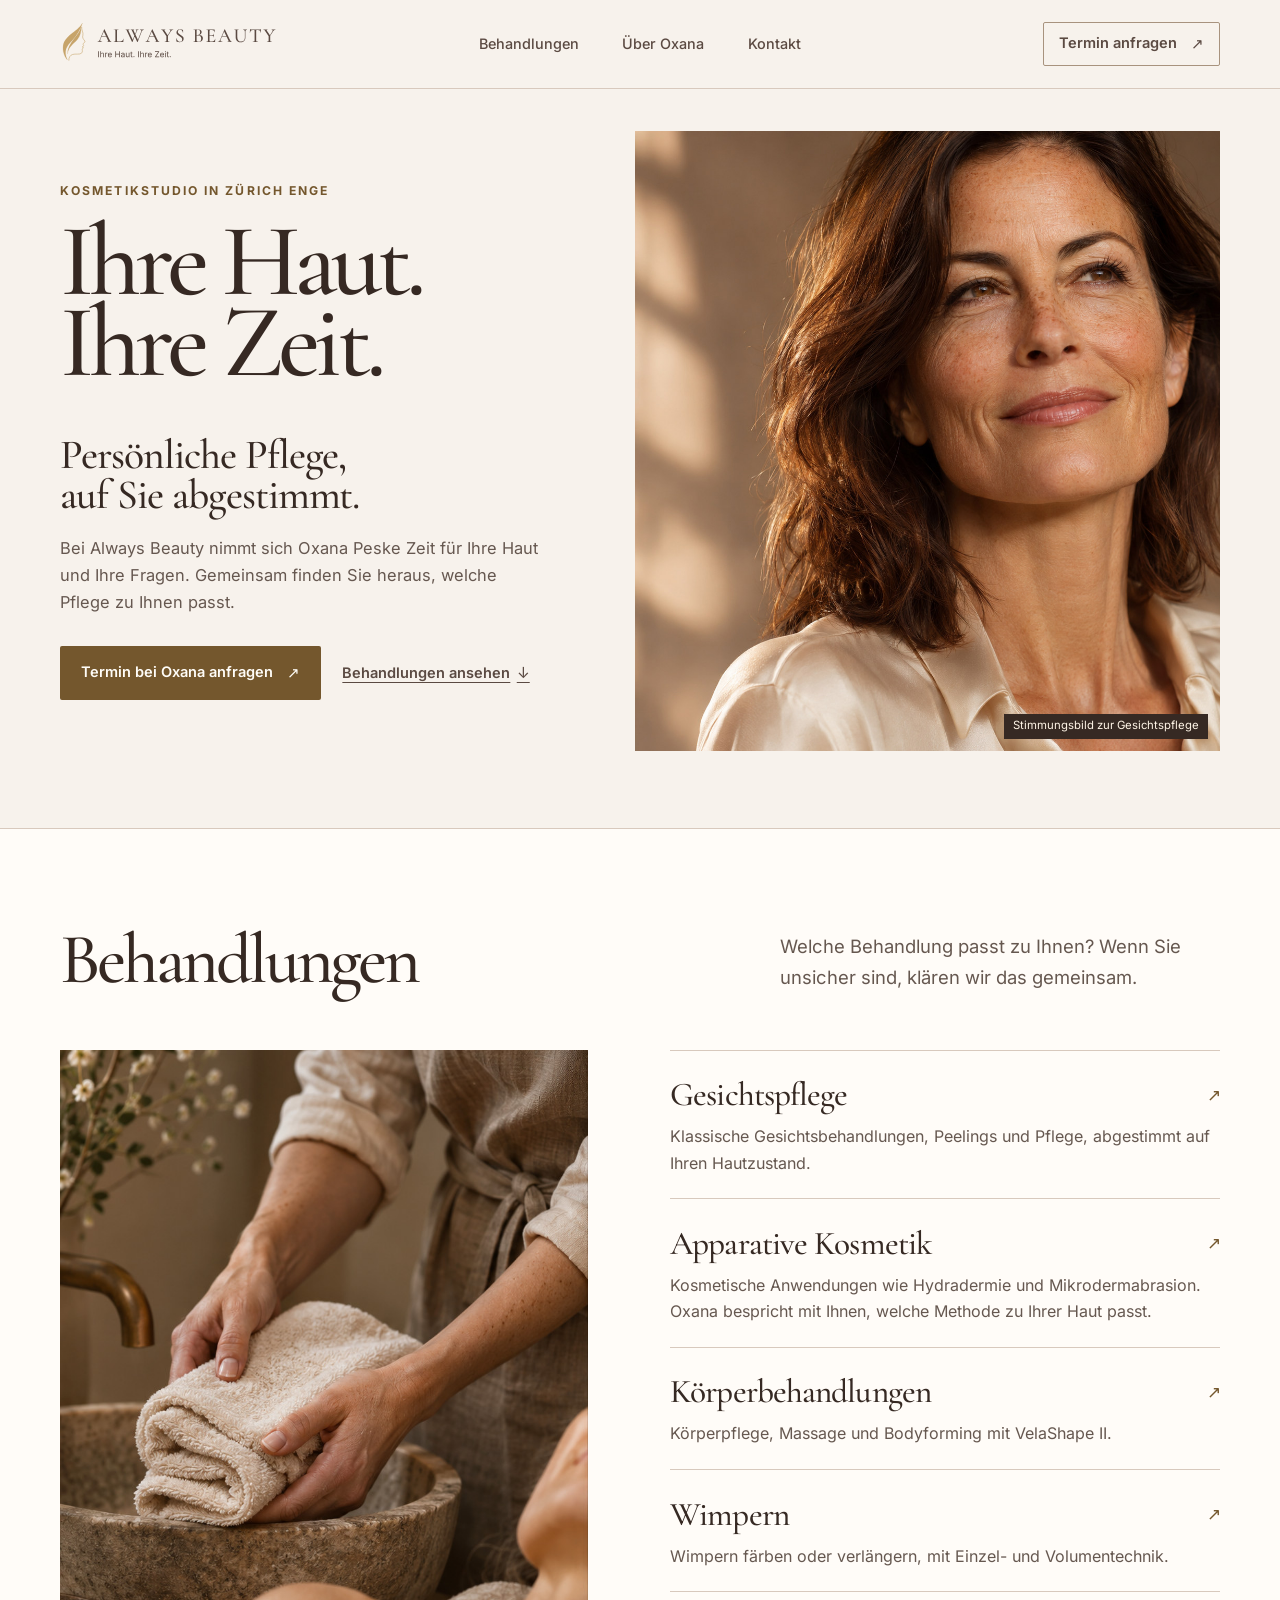
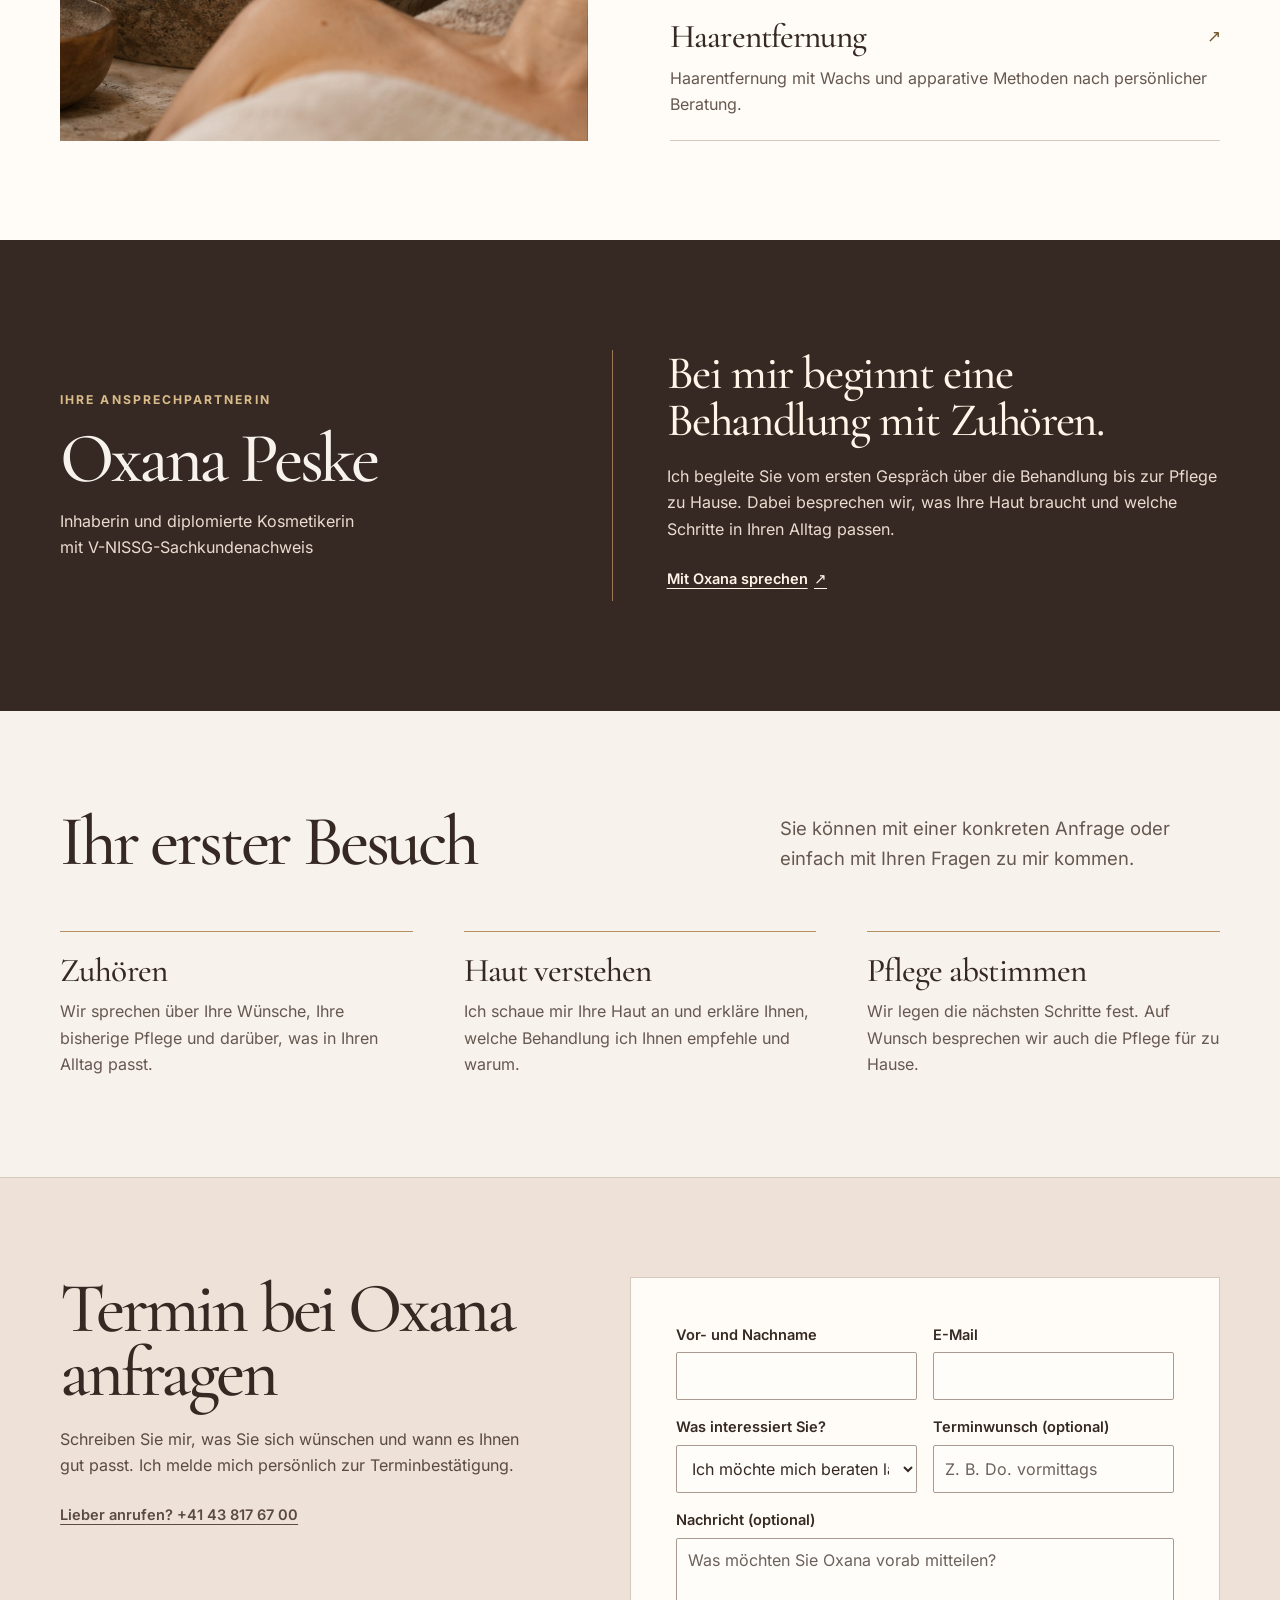
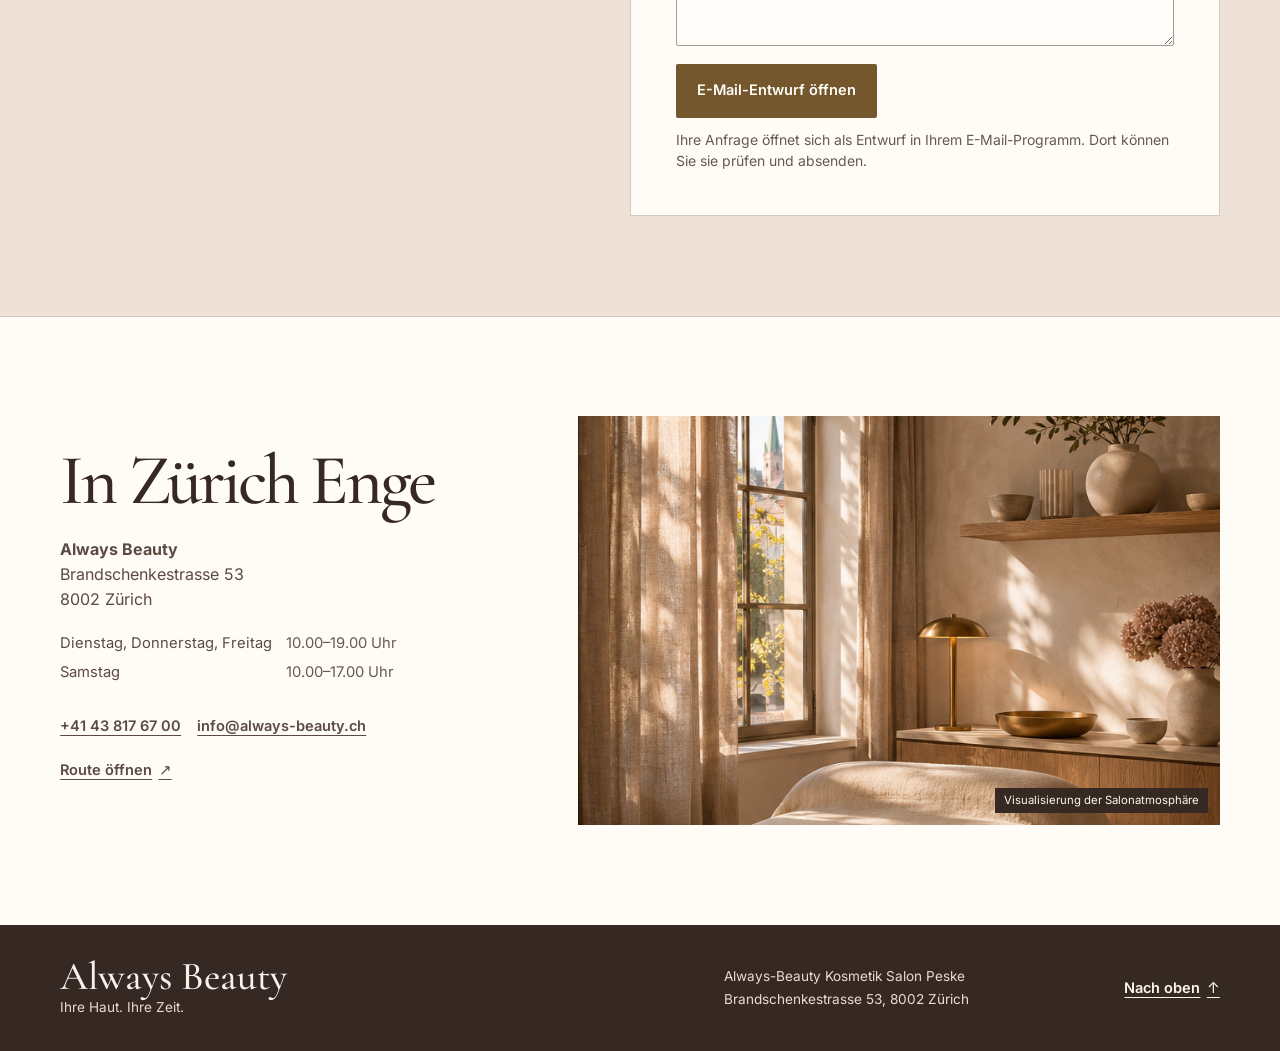
==== website/index.html @ 694d7823 "Init" ====
<!doctype html>
<html lang="de-CH">
<head>
  <meta charset="utf-8">
  <meta name="viewport" content="width=device-width, initial-scale=1">
  <meta name="description" content="Always Beauty in Zürich Enge. Persönliche Hautpflege, Gesichts- und Körperbehandlungen, Wimpern und Haarentfernung bei Oxana Peske.">
  <meta name="theme-color" content="#f7f2ec">
  <title>Always Beauty | Kosmetikstudio Zürich Enge</title>
  <link rel="icon" href="assets/favicon.png" type="image/png">
  <link rel="stylesheet" href="styles.css">
  <script src="vendor/react.production.min.js" defer></script>
  <script src="vendor/react-dom.production.min.js" defer></script>
  <script src="app.js" defer></script>
</head>
<body>
  <a class="skip-link" href="#inhalt">Zum Inhalt</a>
  <header class="site-header" id="start">
    <div class="shell site-header__inner">
      <a class="site-logo" href="#start" aria-label="Always Beauty, Startseite">
        <img src="assets/always-beauty-logo.svg" width="410" height="75" alt="Always Beauty">
      </a>
      <nav class="site-nav" aria-label="Hauptnavigation">
        <a href="#behandlungen">Behandlungen</a>
        <a href="#oxana">Über Oxana</a>
        <a href="#kontakt">Kontakt</a>
      </nav>
      <a class="button button--header" href="#termin">Termin anfragen <span aria-hidden="true">↗</span></a>
    </div>
  </header>

  <main id="inhalt">
    <section class="shell hero" aria-labelledby="hero-heading">
      <div class="hero__content">
        <p class="eyebrow">Kosmetikstudio in Zürich Enge</p>
        <h1 id="hero-heading">Ihre Haut.<br>Ihre Zeit.</h1>
        <p class="hero__lead">Persönliche Pflege,<br class="hero__break"> auf Sie abgestimmt.</p>
        <p class="hero__description">Bei Always Beauty nimmt sich Oxana Peske Zeit für Ihre Haut und Ihre Fragen. Gemeinsam finden Sie heraus, welche Pflege zu Ihnen passt.</p>
        <div class="hero__actions">
          <a class="button button--primary" href="#termin">Termin bei Oxana anfragen <span aria-hidden="true">↗</span></a>
          <a class="text-link" href="#behandlungen">Behandlungen ansehen <span aria-hidden="true">↓</span></a>
        </div>
      </div>
      <figure class="hero__image">
        <img src="assets/images/hero.jpg" alt="Frau mit natürlicher Haut im warmen Seitenlicht" width="1122" height="1402" fetchpriority="high">
        <figcaption>Stimmungsbild zur Gesichtspflege</figcaption>
      </figure>
    </section>

    <section class="section treatments" id="behandlungen" aria-labelledby="treatments-heading">
      <div class="shell">
        <div class="section-heading">
          <h2 id="treatments-heading">Behandlungen</h2>
          <p>Welche Behandlung passt zu Ihnen? Wenn Sie unsicher sind, klären wir das gemeinsam.</p>
        </div>
        <div class="treatments__layout">
          <figure class="treatments__image">
            <img src="assets/images/treatment.jpg" alt="Hände mit einem warmen Handtuch für eine Gesichtsbehandlung" width="768" height="1024" loading="lazy">
          </figure>
          <div class="treatments__list">
            <article class="treatment">
              <h3><a href="#termin" data-treatment="gesicht" aria-label="Gesichtspflege anfragen">Gesichtspflege<span aria-hidden="true">↗</span></a></h3>
              <p>Klassische Gesichtsbehandlungen, Peelings und Pflege, abgestimmt auf Ihren Hautzustand.</p>
            </article>
            <article class="treatment">
              <h3><a href="#termin" data-treatment="apparativ" aria-label="Apparative Kosmetik anfragen">Apparative Kosmetik<span aria-hidden="true">↗</span></a></h3>
              <p>Kosmetische Anwendungen wie Hydradermie und Mikrodermabrasion. Oxana bespricht mit Ihnen, welche Methode zu Ihrer Haut passt.</p>
            </article>
            <article class="treatment">
              <h3><a href="#termin" data-treatment="koerper" aria-label="Körperbehandlungen anfragen">Körperbehandlungen<span aria-hidden="true">↗</span></a></h3>
              <p>Körperpflege, Massage und Bodyforming mit VelaShape II.</p>
            </article>
            <article class="treatment">
              <h3><a href="#termin" data-treatment="wimpern" aria-label="Wimpern anfragen">Wimpern<span aria-hidden="true">↗</span></a></h3>
              <p>Wimpern färben oder verlängern, mit Einzel- und Volumentechnik.</p>
            </article>
            <article class="treatment">
              <h3><a href="#termin" data-treatment="haar" aria-label="Haarentfernung anfragen">Haarentfernung<span aria-hidden="true">↗</span></a></h3>
              <p>Haarentfernung mit Wachs und apparative Methoden nach persönlicher Beratung.</p>
            </article>
          </div>
        </div>
      </div>
    </section>

    <section class="profile" id="oxana" aria-labelledby="profile-heading">
      <div class="shell profile__layout">
        <div class="profile__intro">
          <p class="eyebrow">Ihre Ansprechpartnerin</p>
          <h2 id="profile-heading">Oxana Peske</h2>
          <p>Inhaberin und diplomierte Kosmetikerin<br class="profile__break"> mit V-NISSG-Sachkundenachweis</p>
        </div>
        <div class="profile__message">
          <p class="profile__statement">Bei mir beginnt eine Behandlung mit Zuhören.</p>
          <p>Ich begleite Sie vom ersten Gespräch über die Behandlung bis zur Pflege zu Hause. Dabei besprechen wir, was Ihre Haut braucht und welche Schritte in Ihren Alltag passen.</p>
          <a class="text-link text-link--light" href="#termin">Mit Oxana sprechen <span aria-hidden="true">↗</span></a>
        </div>
      </div>
    </section>

    <section class="section first-visit" aria-labelledby="visit-heading">
      <div class="shell">
        <div class="section-heading">
          <h2 id="visit-heading">Ihr erster Besuch</h2>
          <p>Sie können mit einer konkreten Anfrage oder einfach mit Ihren Fragen zu mir kommen.</p>
        </div>
        <ol class="visit-steps">
          <li>
            <h3>Zuhören</h3>
            <p>Wir sprechen über Ihre Wünsche, Ihre bisherige Pflege und darüber, was in Ihren Alltag passt.</p>
          </li>
          <li>
            <h3>Haut verstehen</h3>
            <p>Ich schaue mir Ihre Haut an und erkläre Ihnen, welche Behandlung ich Ihnen empfehle und warum.</p>
          </li>
          <li>
            <h3>Pflege abstimmen</h3>
            <p>Wir legen die nächsten Schritte fest. Auf Wunsch besprechen wir auch die Pflege für zu Hause.</p>
          </li>
        </ol>
      </div>
    </section>

    <section class="section appointment" id="termin" aria-labelledby="appointment-heading">
      <div class="shell appointment__layout">
        <div class="appointment__intro">
          <h2 id="appointment-heading">Termin bei Oxana anfragen</h2>
          <p>Schreiben Sie mir, was Sie sich wünschen und wann es Ihnen gut passt. Ich melde mich persönlich zur Terminbestätigung.</p>
          <a class="text-link" href="tel:+41438176700">Lieber anrufen? +41 43 817 67 00</a>
        </div>
        <div id="appointment-form">
          <a class="button button--primary" href="mailto:info@always-beauty.ch?subject=Terminanfrage%20Always%20Beauty">Terminanfrage per E-Mail <span aria-hidden="true">↗</span></a>
        </div>
      </div>
    </section>

    <section class="section contact" id="kontakt" aria-labelledby="contact-heading">
      <div class="shell contact__layout">
        <div class="contact__content">
          <h2 id="contact-heading">In Zürich Enge</h2>
          <address>
            <strong>Always Beauty</strong><br>
            Brandschenkestrasse 53<br>
            8002 Zürich
          </address>
          <dl class="contact__hours">
            <dt>Dienstag, Donnerstag, Freitag</dt>
            <dd>10.00–19.00 Uhr</dd>
            <dt>Samstag</dt>
            <dd>10.00–17.00 Uhr</dd>
          </dl>
          <div class="contact__links">
            <a class="text-link" href="tel:+41438176700">+41 43 817 67 00</a>
            <a class="text-link" href="mailto:info@always-beauty.ch">info@always-beauty.ch</a>
            <a class="text-link" href="https://www.google.com/maps/search/?api=1&amp;query=Brandschenkestrasse+53%2C+8002+Z%C3%BCrich">Route öffnen <span aria-hidden="true">↗</span></a>
          </div>
        </div>
        <figure class="contact__image">
          <img src="assets/images/studio.jpg" alt="Warmes Licht und natürliche Materialien in einem Behandlungsraum" width="768" height="1024" loading="lazy">
          <figcaption>Visualisierung der Salonatmosphäre</figcaption>
        </figure>
      </div>
    </section>
  </main>

  <footer class="site-footer">
    <div class="shell site-footer__inner">
      <div>
        <a class="site-footer__brand" href="#start">Always Beauty</a>
        <p>Ihre Haut. Ihre Zeit.</p>
      </div>
      <p class="site-footer__address">Always-Beauty Kosmetik Salon Peske<br>Brandschenkestrasse 53, 8002 Zürich</p>
      <a class="text-link text-link--light" href="#start">Nach oben <span aria-hidden="true">↑</span></a>
    </div>
  </footer>
</body>
</html>
---- website/styles.css ----
@font-face {
  font-family: "Cormorant Garamond";
  src: url("assets/fonts/cormorant-garamond-latin-500-normal.woff2") format("woff2");
  font-style: normal;
  font-weight: 500;
  font-display: swap;
}

@font-face {
  font-family: Inter;
  src: url("assets/fonts/inter-latin-wght-normal.woff2") format("woff2");
  font-style: normal;
  font-weight: 100 900;
  font-display: swap;
}

:root {
  color-scheme: light;
  --ivory: #f7f2ec;
  --cream: #fffcf8;
  --nude: #eee1d7;
  --line: #d8c9bd;
  --mocha: #5b4a42;
  --espresso: #362923;
  --muted: #665850;
  --bronze: #74572d;
  --gold: #c7a46a;
  --display: "Cormorant Garamond", Georgia, serif;
  --body: Inter, "Segoe UI", Arial, sans-serif;
  --gutter: clamp(1.25rem, 4.7vw, 5rem);
  --shell: 86rem;
}

*, *::before, *::after { box-sizing: border-box; }

html {
  background: var(--ivory);
  scroll-behavior: smooth;
  scroll-padding-top: 2rem;
}

body {
  margin: 0;
  color: var(--mocha);
  font-family: var(--body);
  font-size: 1rem;
  line-height: 1.65;
  -webkit-font-smoothing: antialiased;
}

img { display: block; width: 100%; height: auto; }
figure, p, h1, h2, h3, dl, dd { margin: 0; }
address { font-style: normal; }
a { color: inherit; }

:focus-visible {
  outline: 2px solid var(--bronze);
  outline-offset: 5px;
}

::selection { background: #dfc29b; color: var(--espresso); }

.shell {
  width: min(calc(100% - var(--gutter) * 2), var(--shell));
  margin-inline: auto;
}

.skip-link {
  position: fixed;
  top: .75rem;
  left: .75rem;
  z-index: 10;
  padding: .75rem 1rem;
  background: var(--cream);
  color: var(--espresso);
  clip-path: inset(50%);
}

.skip-link:focus { clip-path: none; }

.site-header { border-bottom: 1px solid var(--line); }

.site-header__inner {
  min-height: 5.5rem;
  display: grid;
  grid-template-columns: minmax(0, 1fr) auto minmax(0, 1fr);
  align-items: center;
  gap: clamp(1rem, 3.25vw, 3.75rem);
}

.site-logo {
  width: min(100%, 15rem);
  min-width: 11rem;
  padding-block: .35rem;
}

.site-nav {
  display: flex;
  justify-content: center;
  align-items: center;
  gap: clamp(1.25rem, 3.4vw, 3.25rem);
}

.site-nav a {
  min-height: 2.75rem;
  display: inline-flex;
  align-items: center;
  font-size: .9rem;
  font-weight: 500;
  text-decoration: none;
  white-space: nowrap;
}

.site-nav a:hover { text-decoration: underline; text-underline-offset: .35em; }

.button {
  min-height: 3.375rem;
  display: inline-flex;
  align-items: center;
  justify-content: center;
  gap: .85rem;
  padding: .8rem 1.25rem;
  border: 1px solid transparent;
  border-radius: 2px;
  font-family: var(--body);
  font-size: .91rem;
  font-weight: 600;
  line-height: 1.35;
  text-align: center;
  text-decoration: none;
  cursor: pointer;
  transition: background-color .2s ease, color .2s ease, border-color .2s ease;
}

.button span[aria-hidden="true"],
.text-link span[aria-hidden="true"] {
  flex: 0 0 auto;
  font-size: 1.05em;
  font-weight: 400;
}

.button--header {
  justify-self: end;
  min-height: 2.75rem;
  border-color: #a8937e;
  padding: .625rem .95rem;
  white-space: nowrap;
}

.button--header:hover {
  background: var(--nude);
  border-color: var(--mocha);
}

.button--primary {
  background: var(--bronze);
  color: #fffdf8;
}

.button--primary:hover { background: var(--espresso); }

.text-link {
  display: inline-flex;
  align-items: center;
  gap: .4rem;
  min-height: 2.75rem;
  font-weight: 600;
  font-size: .91rem;
  text-decoration-thickness: 1px;
  text-underline-offset: .26em;
}

.text-link:hover { color: var(--bronze); }

.text-link--light,
.text-link--light:hover { color: #fff5e7; }

.text-link--light:hover { text-decoration-thickness: 2px; }

.hero {
  display: grid;
  grid-template-columns: minmax(0, .93fr) minmax(0, 1.07fr);
  align-items: stretch;
  gap: clamp(2.5rem, 5.25vw, 5.5rem);
  padding-block: clamp(1.7rem, 3.25vw, 3.4rem) clamp(3.25rem, 6vw, 6rem);
}

.hero__content {
  align-self: center;
  padding-block: clamp(1.25rem, 4vw, 4rem);
}

.eyebrow {
  color: var(--bronze);
  font-size: .76rem;
  font-weight: 700;
  letter-spacing: .17em;
  line-height: 1.5;
  text-transform: uppercase;
}

h1, h2, h3 {
  font-family: var(--display);
  color: var(--espresso);
  font-weight: 500;
}

h1 {
  margin-block: .2em .22em;
  font-size: clamp(4.65rem, 8.05vw, 8.15rem);
  letter-spacing: -.055em;
  line-height: .79;
}

h2 {
  font-size: clamp(3.1rem, 5.55vw, 5.9rem);
  letter-spacing: -.045em;
  line-height: .9;
  text-wrap: balance;
}

h3 {
  font-size: clamp(1.9rem, 2.6vw, 2.7rem);
  letter-spacing: -.027em;
  line-height: 1.02;
}

.hero__lead {
  margin-top: clamp(2rem, 4vw, 3.75rem);
  color: var(--espresso);
  font-family: var(--display);
  font-size: clamp(1.9rem, 3.25vw, 3.35rem);
  line-height: .98;
  letter-spacing: -.025em;
}

.hero__description {
  max-width: 30rem;
  margin-top: 1.2rem;
  color: var(--muted);
  font-size: clamp(1rem, 1.28vw, 1.1rem);
}

.hero__actions {
  display: flex;
  align-items: center;
  flex-wrap: wrap;
  gap: .65rem 1.35rem;
  margin-top: 1.85rem;
}

.hero__image {
  position: relative;
  min-height: clamp(32rem, 48.4vw, 47rem);
  overflow: hidden;
  background: #6c4c3c;
}

.hero__image img {
  position: absolute;
  inset: 0;
  height: 100%;
  object-fit: cover;
  object-position: 50% 43%;
}

.hero__image figcaption,
.contact__image figcaption {
  position: absolute;
  right: .75rem;
  bottom: .75rem;
  padding: .3rem .55rem;
  background: #362923;
  color: #fff5e7;
  font-size: .71rem;
  line-height: 1.4;
}

.section {
  padding-block: clamp(4rem, 7.75vw, 8rem);
}

.section-heading {
  display: grid;
  grid-template-columns: minmax(0, 1.2fr) minmax(0, .8fr);
  align-items: end;
  gap: clamp(1.25rem, 4.75vw, 5rem);
  margin-bottom: clamp(2.2rem, 4.5vw, 4.25rem);
}

.section-heading p {
  color: var(--muted);
  max-width: 34rem;
  font-size: clamp(1rem, 1.5vw, 1.15rem);
}

.treatments {
  background: var(--cream);
  border-top: 1px solid var(--line);
}

.treatments__layout {
  display: grid;
  grid-template-columns: minmax(0, .98fr) minmax(0, 1.02fr);
  gap: clamp(2rem, 6.4vw, 6.5rem);
  align-items: stretch;
}

.treatments__image {
  position: relative;
  min-height: 32rem;
  overflow: hidden;
  background: #a07965;
}

.treatments__image img {
  position: absolute;
  inset: 0;
  height: 100%;
  object-fit: cover;
  object-position: 50% 48%;
}

.treatments__list { border-top: 1px solid var(--line); }

.treatment {
  padding-block: clamp(1.05rem, 1.75vw, 1.7rem);
  border-bottom: 1px solid var(--line);
}

.treatment h3 a {
  display: flex;
  justify-content: space-between;
  align-items: center;
  gap: .9rem;
  min-height: 2.75rem;
  text-decoration: none;
}

.treatment h3 a:hover {
  text-decoration: underline;
  text-underline-offset: .14em;
  text-decoration-thickness: 1px;
}

.treatment h3 a span {
  color: var(--bronze);
  font: 400 1.05rem/1 var(--body);
}

.treatment p {
  margin-top: .38rem;
  color: var(--muted);
  max-width: 36rem;
}

.profile {
  background: var(--espresso);
  color: #eadcd0;
  padding-block: clamp(4.3rem, 8.6vw, 8.2rem);
}

.profile__layout {
  display: grid;
  grid-template-columns: minmax(0, .85fr) minmax(0, 1.15fr);
  gap: clamp(2.3rem, 8vw, 9.5rem);
  align-items: center;
}

.profile .eyebrow { color: #dabb8a; }
.profile h2 { color: var(--ivory); margin-block: .25em .24em; }

.profile__message {
  border-left: 1px solid #9c7a57;
  padding-left: clamp(1.6rem, 4.2vw, 4.25rem);
}

.profile__statement {
  color: #fff6e9;
  font-family: var(--display);
  font-size: clamp(2.2rem, 3.65vw, 3.7rem);
  letter-spacing: -.03em;
  line-height: 1;
  margin-bottom: 1.2rem;
}

.profile__message .text-link { margin-top: .9rem; }
.profile :focus-visible, .site-footer :focus-visible { outline-color: #e9c891; }

.first-visit { background: var(--ivory); }

.visit-steps {
  list-style: none;
  display: grid;
  grid-template-columns: repeat(3, minmax(0, 1fr));
  gap: clamp(1.5rem, 4vw, 4.5rem);
  margin: 0;
  padding: 0;
}

.visit-steps li {
  border-top: 1px solid #b39162;
  padding-top: 1.35rem;
}

.visit-steps p { margin-top: .65rem; color: var(--muted); }

.appointment {
  background: var(--nude);
  border-block: 1px solid var(--line);
}

.appointment__layout {
  display: grid;
  grid-template-columns: minmax(0, .92fr) minmax(0, 1.08fr);
  gap: clamp(2rem, 5.25vw, 6rem);
  align-items: start;
}

.appointment__intro h2 { text-wrap: pretty; }
.appointment__intro p { margin-top: 1.3rem; max-width: 30rem; }
.appointment__intro .text-link { margin-top: .95rem; }

#appointment-form {
  background: var(--cream);
  padding: clamp(1.25rem, 3.5vw, 3rem);
  border: 1px solid var(--line);
}

#appointment-form form { display: grid; gap: 1.15rem; }

#appointment-form .form-grid {
  display: grid;
  grid-template-columns: repeat(2, minmax(0, 1fr));
  gap: .95rem 1rem;
}

#appointment-form .form-field--full { grid-column: 1 / -1; }

#appointment-form label,
#appointment-form .form-field {
  display: block;
  color: var(--espresso);
  font-weight: 600;
  font-size: .91rem;
}

#appointment-form input,
#appointment-form select,
#appointment-form textarea {
  display: block;
  width: 100%;
  min-height: 3rem;
  margin-top: .35rem;
  padding: .64rem .7rem;
  border: 1px solid #a99b90;
  border-radius: 2px;
  background: #fffdfa;
  color: var(--espresso);
  font: 400 1rem/1.4 var(--body);
}

#appointment-form textarea { min-height: 6.75rem; resize: vertical; }
#appointment-form textarea::placeholder, #appointment-form input::placeholder { color: #6c615b; }

#appointment-form .form-hint,
#appointment-form .form-status {
  color: var(--muted);
  font-size: .875rem;
  font-weight: 400;
  line-height: 1.5;
}

#appointment-form .form-actions {
  display: flex;
  align-items: flex-start;
  flex-direction: column;
  gap: .65rem;
}

#appointment-form .form-status:empty { display: none; }
#appointment-form .form-status:not(:empty) {
  padding: .65rem .85rem;
  border-left: 2px solid var(--bronze);
  background: var(--ivory);
}

.contact { background: var(--cream); }

.contact__layout {
  display: grid;
  grid-template-columns: minmax(0, .8fr) minmax(0, 1.2fr);
  gap: clamp(2rem, 7vw, 7rem);
  align-items: stretch;
}

.contact__content { align-self: center; }
.contact__content address { margin-top: 1.5rem; line-height: 1.55; }

.contact__hours {
  display: grid;
  grid-template-columns: max-content auto;
  gap: .3rem .85rem;
  margin-top: 1.2rem;
  font-size: .92rem;
}

.contact__hours dd { color: var(--muted); }
.contact__links { display: flex; flex-wrap: wrap; gap: 0 1rem; margin-top: 1.25rem; }

.contact__image {
  position: relative;
  min-height: clamp(19rem, 32vw, 32rem);
  overflow: hidden;
  background: #93715e;
}

.contact__image img {
  position: absolute;
  inset: 0;
  height: 100%;
  object-fit: cover;
  object-position: center;
}

.site-footer {
  background: var(--espresso);
  color: #eadcd0;
  padding-block: 2rem;
}

.site-footer__inner {
  display: grid;
  grid-template-columns: minmax(0, 1fr) minmax(0, 1fr) auto;
  align-items: center;
  gap: 1.5rem;
}

.site-footer__brand {
  color: var(--ivory);
  font-family: var(--display);
  font-size: clamp(1.75rem, 3.1vw, 2.9rem);
  line-height: 1;
  text-decoration: none;
}

.site-footer p { font-size: .85rem; }
.site-footer__address { justify-self: center; }

@media (max-width: 70rem) {
  .hero { gap: clamp(1.7rem, 4.25vw, 3.75rem); }
  .hero__actions .button { padding-inline: .9rem; }
  .site-header__inner { gap: 1rem; }
}

@media (max-width: 53rem) {
  .site-header__inner {
    grid-template-columns: minmax(0, 1fr) auto;
    min-height: auto;
    gap: 0 1rem;
    padding-block: .6rem .35rem;
  }

  .site-nav {
    grid-column: 1 / -1;
    grid-row: 2;
    justify-content: flex-start;
    gap: 1.35rem;
  }

  .site-header .button { grid-column: 2; grid-row: 1; }
  .hero { gap: 1.65rem; }
  .hero__image { min-height: 28rem; }
  .hero__lead { margin-top: 1.85rem; }
  .hero__actions { margin-top: 1.35rem; }
  .hero__content { padding-block: 1.2rem; }
  .contact__hours { grid-template-columns: 1fr; }
  .contact__hours dd + dt { margin-top: .25rem; }
}

@media (max-width: 43rem) {
  .hero,
  .section-heading,
  .treatments__layout,
  .profile__layout,
  .appointment__layout,
  .contact__layout {
    grid-template-columns: minmax(0, 1fr);
  }

  .hero {
    gap: 1.65rem;
    padding-block: 1.85rem 3.3rem;
  }

  .hero__content { padding: .3rem 0 0; }
  h1 { font-size: clamp(4.6rem, 14.5vw, 7rem); }
  h2 { font-size: clamp(3.1rem, 11vw, 4.4rem); }
  .hero__lead { font-size: clamp(1.92rem, 6.7vw, 2.75rem); }
  .hero__break { display: none; }
  .hero__description { margin-top: .8rem; }
  .hero__actions { margin-top: 1.3rem; gap: .35rem .9rem; }
  .hero__image { min-height: auto; aspect-ratio: 6 / 7; }
  .hero__image img { object-position: 50% 40%; }

  .section-heading { gap: .95rem; }
  .treatments__image { min-height: auto; aspect-ratio: 1.3; }
  .treatments__layout { gap: 1.8rem; }
  .treatment { padding-block: 1.05rem; }

  .profile__layout { gap: 1.85rem; }
  .profile__message { padding-left: 1.15rem; }
  .profile__break { display: none; }

  .visit-steps { grid-template-columns: minmax(0, 1fr); gap: 1.45rem; }
  .visit-steps li { padding-top: .95rem; }

  .contact__hours { grid-template-columns: auto max-content; }
  .contact__hours dd + dt { margin-top: 0; }
  .contact__layout { gap: 1.6rem; }
  .contact__image { min-height: 15rem; }

  .site-footer__inner { grid-template-columns: minmax(0, 1fr) auto; gap: 1rem; }
  .site-footer__address { grid-row: 2; justify-self: start; }
  .site-footer .text-link { grid-column: 2; grid-row: 1; }
}

@media (max-width: 27rem) {
  .site-logo { min-width: 0; width: min(100%, 11.1rem); }
  .button--header { gap: .35rem; padding-inline: .58rem; font-size: .77rem; }
  .site-nav { justify-content: space-between; gap: .55rem; }
  .site-nav a { font-size: .82rem; }
  .hero__actions .button { padding-inline: .9rem; }
  #appointment-form .form-grid { grid-template-columns: minmax(0, 1fr); }
  .contact__hours { grid-template-columns: 1fr; }
  .contact__hours dd + dt { margin-top: .25rem; }
}

@media (prefers-reduced-motion: reduce) {
  html { scroll-behavior: auto; }
  *, *::before, *::after { transition-duration: .01ms !important; }
}
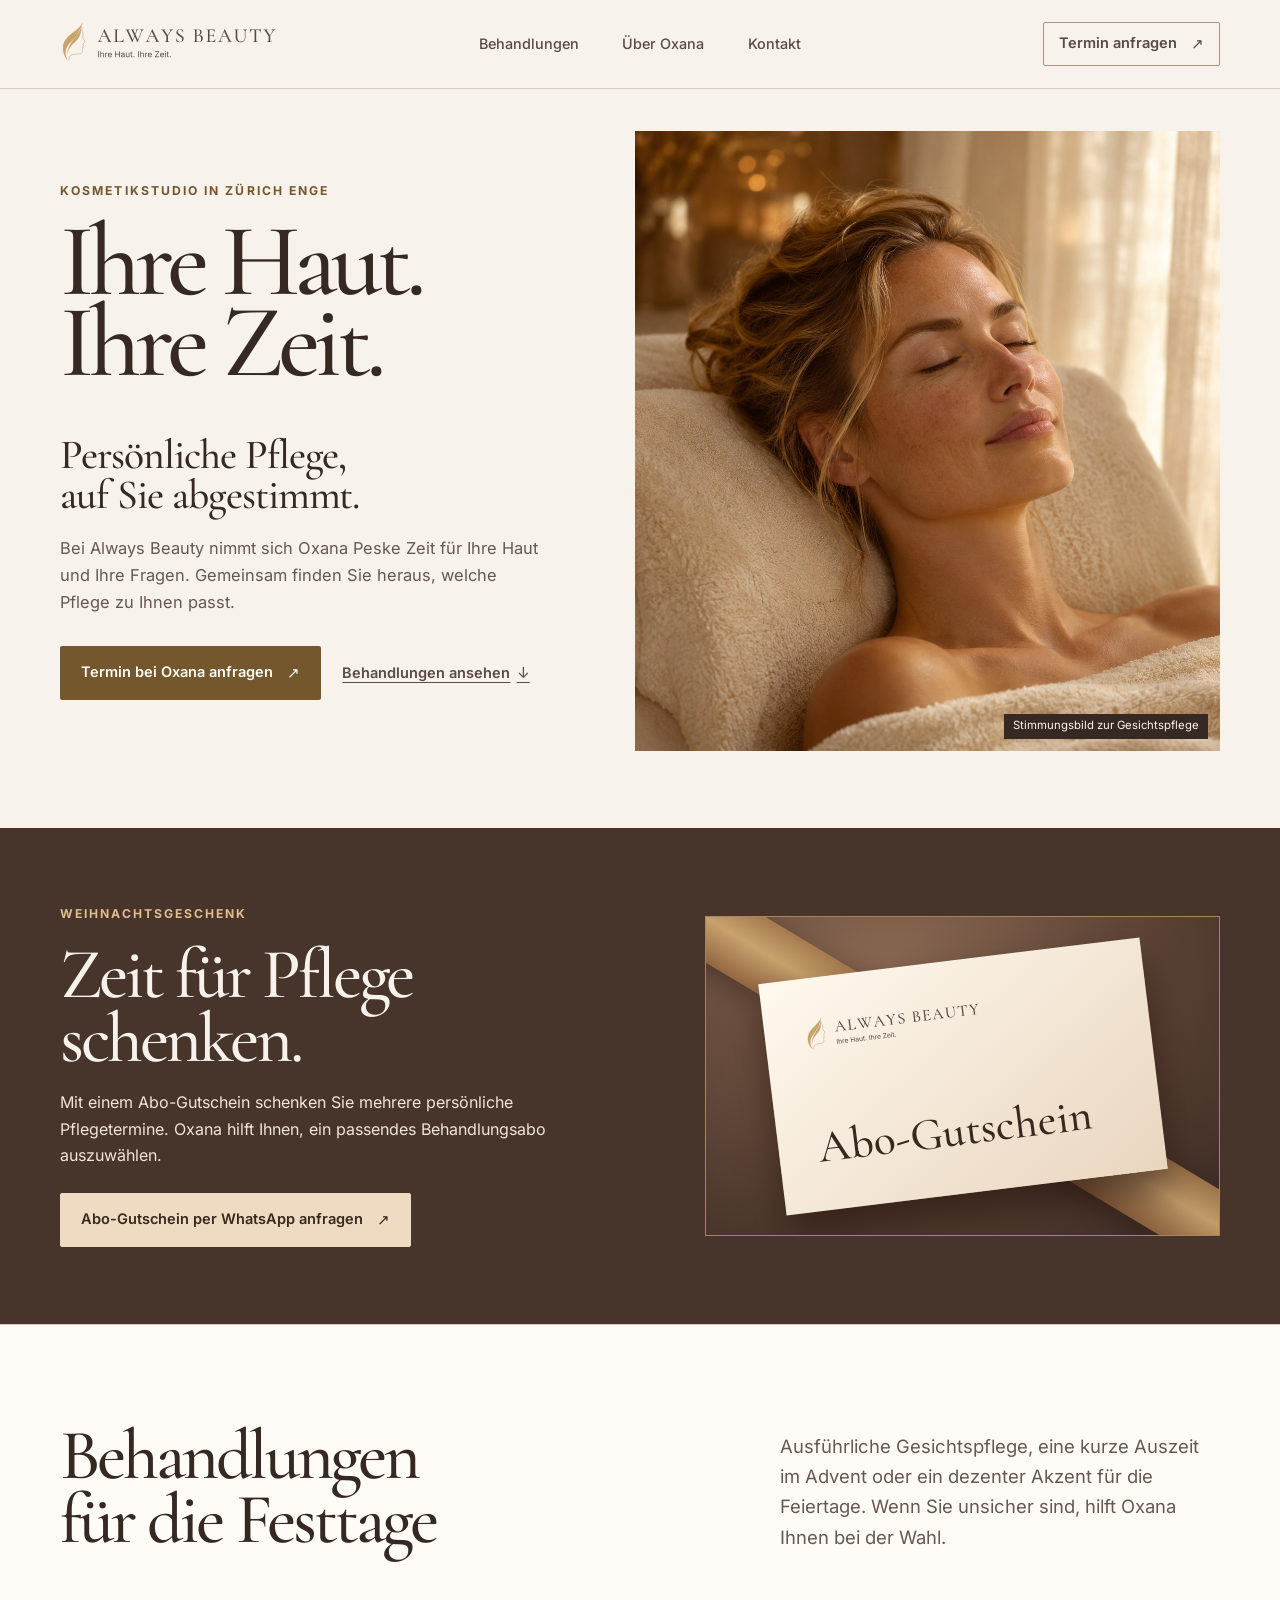
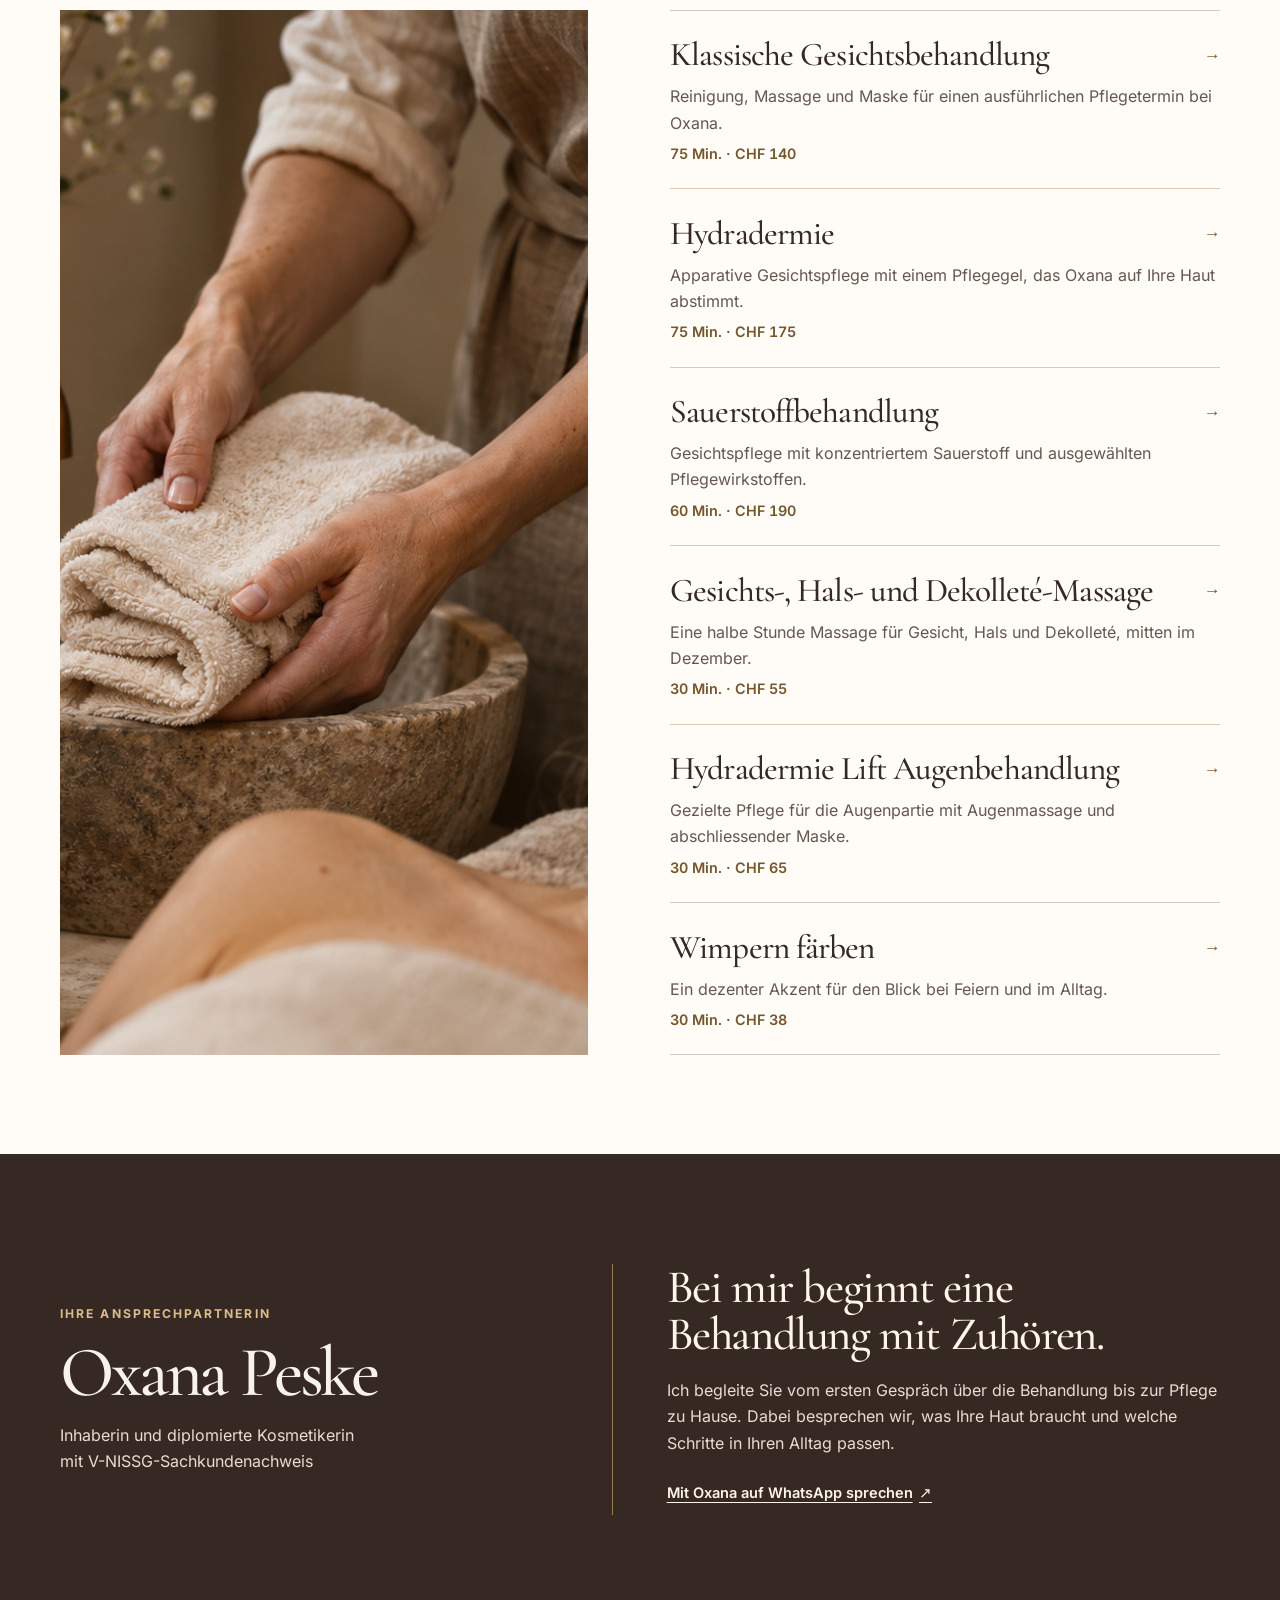
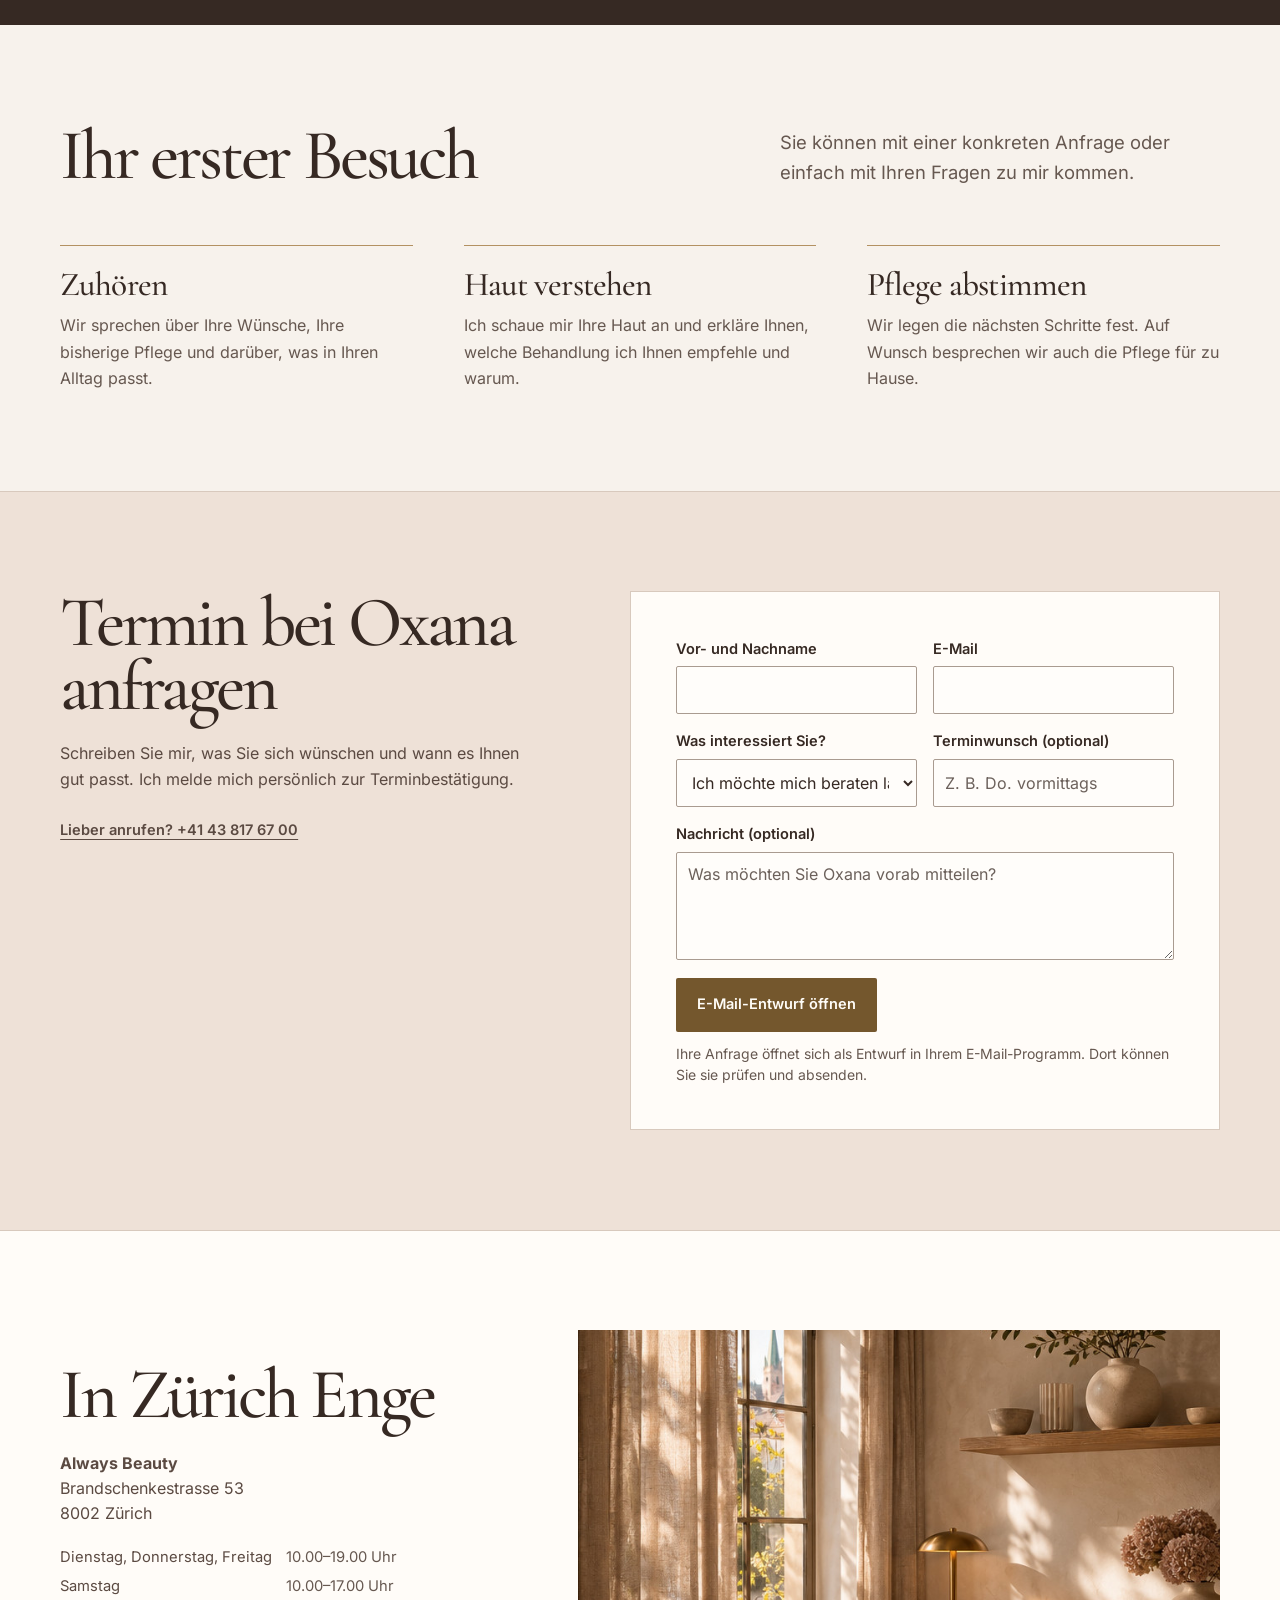
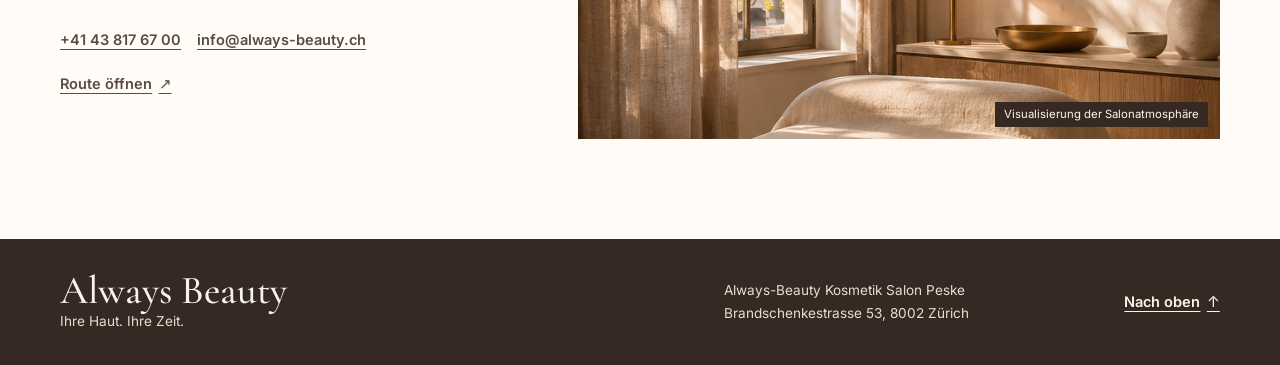
==== commit ef19ac7c: "Update website treatments and landing page" ====
--- a/website/index.html
+++ b/website/index.html
@@ -3,7 +3,7 @@
 <head>
   <meta charset="utf-8">
   <meta name="viewport" content="width=device-width, initial-scale=1">
-  <meta name="description" content="Always Beauty in Zürich Enge. Persönliche Hautpflege, Gesichts- und Körperbehandlungen, Wimpern und Haarentfernung bei Oxana Peske.">
+  <meta name="description" content="Always Beauty in Zürich Enge. Persönliche Gesichtspflege und ausgewählte Behandlungen bei Oxana Peske. Entdecken Sie sechs Behandlungen und Abo-Gutscheine für die Festtage.">
   <meta name="theme-color" content="#f7f2ec">
   <title>Always Beauty | Kosmetikstudio Zürich Enge</title>
   <link rel="icon" href="assets/favicon.png" type="image/png">
@@ -41,16 +41,33 @@
         </div>
       </div>
       <figure class="hero__image">
-        <img src="assets/images/hero.jpg" alt="Frau mit natürlicher Haut im warmen Seitenlicht" width="1122" height="1402" fetchpriority="high">
+        <img src="assets/images/hero.jpg" alt="Blonde Frau mit geschlossenen Augen auf einem Behandlungskissen im warmen Licht" width="1122" height="1402" fetchpriority="high">
         <figcaption>Stimmungsbild zur Gesichtspflege</figcaption>
       </figure>
+    </section>
+
+    <section class="holiday-gift" id="weihnachtsgutschein" aria-labelledby="gift-heading">
+      <div class="shell holiday-gift__layout">
+        <div class="holiday-gift__content">
+          <p class="eyebrow">Weihnachtsgeschenk</p>
+          <h2 id="gift-heading">Zeit für Pflege schenken.</h2>
+          <p>Mit einem Abo-Gutschein schenken Sie mehrere persönliche Pflegetermine. Oxana hilft Ihnen, ein passendes Behandlungsabo auszuwählen.</p>
+          <a class="button button--gift" href="https://wa.me/41763974256?text=Guten%20Tag%20Oxana%2C%20ich%20interessiere%20mich%20f%C3%BCr%20einen%20Abo-Gutschein%20als%20Weihnachtsgeschenk.%20Welche%20M%C3%B6glichkeiten%20gibt%20es%3F" target="_blank" rel="noopener noreferrer">Abo-Gutschein per WhatsApp anfragen <span aria-hidden="true">↗</span></a>
+        </div>
+        <div class="holiday-gift__visual" aria-hidden="true">
+          <div class="holiday-gift__card">
+            <img src="assets/always-beauty-logo.svg" width="410" height="75" alt="">
+            <p>Abo-Gutschein</p>
+          </div>
+        </div>
+      </div>
     </section>
 
     <section class="section treatments" id="behandlungen" aria-labelledby="treatments-heading">
       <div class="shell">
         <div class="section-heading">
-          <h2 id="treatments-heading">Behandlungen</h2>
-          <p>Welche Behandlung passt zu Ihnen? Wenn Sie unsicher sind, klären wir das gemeinsam.</p>
+          <h2 id="treatments-heading">Behandlungen für die Festtage</h2>
+          <p>Ausführliche Gesichtspflege, eine kurze Auszeit im Advent oder ein dezenter Akzent für die Feiertage. Wenn Sie unsicher sind, hilft Oxana Ihnen bei der Wahl.</p>
         </div>
         <div class="treatments__layout">
           <figure class="treatments__image">
@@ -58,24 +75,34 @@
           </figure>
           <div class="treatments__list">
             <article class="treatment">
-              <h3><a href="#termin" data-treatment="gesicht" aria-label="Gesichtspflege anfragen">Gesichtspflege<span aria-hidden="true">↗</span></a></h3>
-              <p>Klassische Gesichtsbehandlungen, Peelings und Pflege, abgestimmt auf Ihren Hautzustand.</p>
-            </article>
-            <article class="treatment">
-              <h3><a href="#termin" data-treatment="apparativ" aria-label="Apparative Kosmetik anfragen">Apparative Kosmetik<span aria-hidden="true">↗</span></a></h3>
-              <p>Kosmetische Anwendungen wie Hydradermie und Mikrodermabrasion. Oxana bespricht mit Ihnen, welche Methode zu Ihrer Haut passt.</p>
-            </article>
-            <article class="treatment">
-              <h3><a href="#termin" data-treatment="koerper" aria-label="Körperbehandlungen anfragen">Körperbehandlungen<span aria-hidden="true">↗</span></a></h3>
-              <p>Körperpflege, Massage und Bodyforming mit VelaShape II.</p>
-            </article>
-            <article class="treatment">
-              <h3><a href="#termin" data-treatment="wimpern" aria-label="Wimpern anfragen">Wimpern<span aria-hidden="true">↗</span></a></h3>
-              <p>Wimpern färben oder verlängern, mit Einzel- und Volumentechnik.</p>
-            </article>
-            <article class="treatment">
-              <h3><a href="#termin" data-treatment="haar" aria-label="Haarentfernung anfragen">Haarentfernung<span aria-hidden="true">↗</span></a></h3>
-              <p>Haarentfernung mit Wachs und apparative Methoden nach persönlicher Beratung.</p>
+              <h3><a href="behandlungen/klassische-gesichtsbehandlung.html">Klassische Gesichtsbehandlung<span aria-hidden="true">→</span></a></h3>
+              <p>Reinigung, Massage und Maske für einen ausführlichen Pflegetermin bei Oxana.</p>
+              <p class="treatment__meta">75 Min. · CHF 140</p>
+            </article>
+            <article class="treatment">
+              <h3><a href="behandlungen/hydradermie.html">Hydradermie<span aria-hidden="true">→</span></a></h3>
+              <p>Apparative Gesichtspflege mit einem Pflegegel, das Oxana auf Ihre Haut abstimmt.</p>
+              <p class="treatment__meta">75 Min. · CHF 175</p>
+            </article>
+            <article class="treatment">
+              <h3><a href="behandlungen/sauerstoffbehandlung.html">Sauerstoffbehandlung<span aria-hidden="true">→</span></a></h3>
+              <p>Gesichtspflege mit konzentriertem Sauerstoff und ausgewählten Pflegewirkstoffen.</p>
+              <p class="treatment__meta">60 Min. · CHF 190</p>
+            </article>
+            <article class="treatment">
+              <h3><a href="behandlungen/gesichts-und-dekollete-massage.html">Gesichts-, Hals- und Dekolleté-Massage<span aria-hidden="true">→</span></a></h3>
+              <p>Eine halbe Stunde Massage für Gesicht, Hals und Dekolleté, mitten im Dezember.</p>
+              <p class="treatment__meta">30 Min. · CHF 55</p>
+            </article>
+            <article class="treatment">
+              <h3><a href="behandlungen/hydradermie-lift-augen.html">Hydradermie Lift Augenbehandlung<span aria-hidden="true">→</span></a></h3>
+              <p>Gezielte Pflege für die Augenpartie mit Augenmassage und abschliessender Maske.</p>
+              <p class="treatment__meta">30 Min. · CHF 65</p>
+            </article>
+            <article class="treatment">
+              <h3><a href="behandlungen/wimpern-faerben.html">Wimpern färben<span aria-hidden="true">→</span></a></h3>
+              <p>Ein dezenter Akzent für den Blick bei Feiern und im Alltag.</p>
+              <p class="treatment__meta">30 Min. · CHF 38</p>
             </article>
           </div>
         </div>
@@ -92,7 +119,7 @@
         <div class="profile__message">
           <p class="profile__statement">Bei mir beginnt eine Behandlung mit Zuhören.</p>
           <p>Ich begleite Sie vom ersten Gespräch über die Behandlung bis zur Pflege zu Hause. Dabei besprechen wir, was Ihre Haut braucht und welche Schritte in Ihren Alltag passen.</p>
-          <a class="text-link text-link--light" href="#termin">Mit Oxana sprechen <span aria-hidden="true">↗</span></a>
+          <a class="text-link text-link--light" href="https://wa.me/41763974256?text=Guten%20Tag%20Oxana%2C%20ich%20m%C3%B6chte%20gerne%20mit%20Ihnen%20%C3%BCber%20eine%20Behandlung%20sprechen." target="_blank" rel="noopener noreferrer">Mit Oxana auf WhatsApp sprechen <span aria-hidden="true">↗</span></a>
         </div>
       </div>
     </section>
--- a/website/styles.css
+++ b/website/styles.css
@@ -294,6 +294,88 @@
   font-size: clamp(1rem, 1.5vw, 1.15rem);
 }
 
+.holiday-gift {
+  background: #47342a;
+  color: var(--ivory);
+}
+
+.holiday-gift__layout {
+  display: grid;
+  grid-template-columns: minmax(0, 1.05fr) minmax(0, .95fr);
+  gap: clamp(2rem, 6vw, 7rem);
+  align-items: center;
+  padding-block: clamp(2.8rem, 6vw, 6rem);
+}
+
+.holiday-gift__content .eyebrow { color: #e0bd8d; }
+
+.holiday-gift__content h2 {
+  color: inherit;
+  margin-block: .28em .26em;
+}
+
+.holiday-gift__content > p:not(.eyebrow) {
+  color: #f1e5d9;
+  max-width: 33rem;
+  margin-bottom: 1.55rem;
+}
+
+.button--gift {
+  background: #eedbc1;
+  color: #38281f;
+  border-color: #eedbc1;
+}
+
+.button--gift:hover {
+  background: var(--cream);
+  border-color: var(--cream);
+}
+
+.holiday-gift__visual {
+  position: relative;
+  isolation: isolate;
+  display: grid;
+  place-items: center;
+  overflow: hidden;
+  min-height: clamp(14rem, 25vw, 22rem);
+  border: 1px solid #a78563;
+  background: radial-gradient(ellipse at 36% 15%, #8b6953, #594134 60%, #392a23);
+}
+
+.holiday-gift__visual::before {
+  position: absolute;
+  z-index: -1;
+  width: 120%;
+  height: clamp(2.7rem, 5.5vw, 4.6rem);
+  transform: rotate(31deg);
+  background: linear-gradient(180deg, #ac8050 0%, #d8af75 45%, #9a6b43 100%);
+  box-shadow: 0 .5rem 1.35rem #23160f66;
+  opacity: .86;
+  content: "";
+}
+
+.holiday-gift__card {
+  display: flex;
+  flex-direction: column;
+  justify-content: space-between;
+  width: min(75%, 24rem);
+  aspect-ratio: 1.65;
+  padding: clamp(1.15rem, 3.3vw, 2.5rem);
+  transform: rotate(-7deg);
+  background: linear-gradient(145deg, #fff9ef, #e9d6bf);
+  box-shadow: 0 1.35rem 2.6rem #28160fb3;
+  color: #392820;
+}
+
+.holiday-gift__card img {
+  width: min(100%, 12.25rem);
+  height: auto;
+}
+
+.holiday-gift__card p {
+  font: 500 clamp(1.5rem, 3.7vw, 2.85rem)/1 var(--display);
+}
+
 .treatments {
   background: var(--cream);
   border-top: 1px solid var(--line);
@@ -352,6 +434,14 @@
   margin-top: .38rem;
   color: var(--muted);
   max-width: 36rem;
+}
+
+
+.treatment .treatment__meta {
+  color: var(--bronze);
+  font-size: .9rem;
+  font-weight: 600;
+  font-variant-numeric: tabular-nums;
 }
 
 .profile {
@@ -579,6 +669,11 @@
 }
 
 @media (max-width: 43rem) {
+
+  .holiday-gift__layout { grid-template-columns: minmax(0, 1fr); }
+  .holiday-gift__visual { min-height: clamp(14rem, 55vw, 19rem); }
+  .holiday-gift__card { width: min(72%, 20rem); }
+
   .hero,
   .section-heading,
   .treatments__layout,
